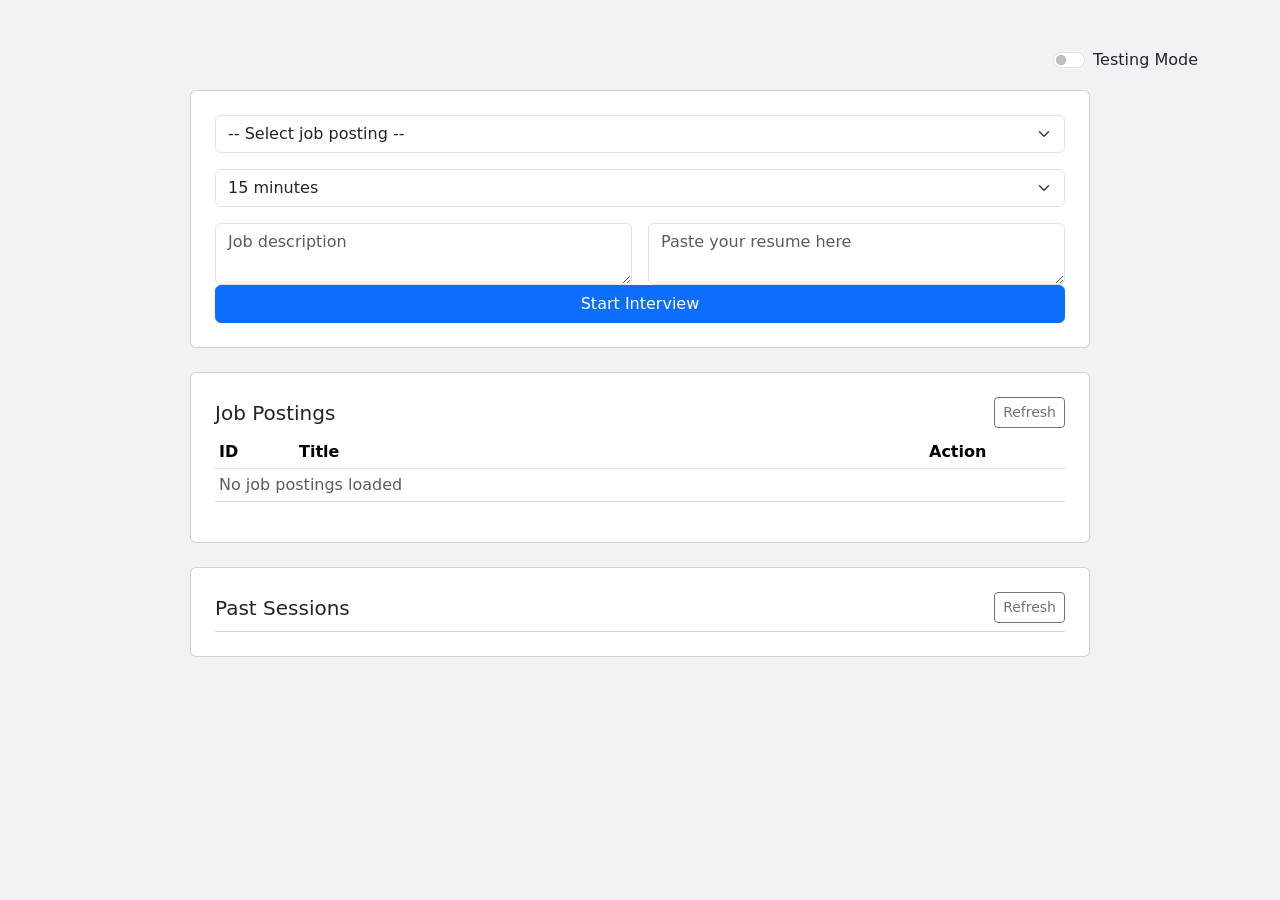
==== test_frontend/index.html @ 6b5a4ae3 "fetch fake resume" ====
<!DOCTYPE html>
<html lang="en">
<head>
    <meta charset="UTF-8">
    <title>Start Interview</title>
    <link href="https://cdn.jsdelivr.net/npm/bootstrap@5.3.3/dist/css/bootstrap.min.css" rel="stylesheet">
    <link rel="stylesheet" href="style.css">
</head>
<body>
    <div class="container py-5">
        <div class="d-flex justify-content-end mb-3">
            <div class="form-check form-switch">
                <input class="form-check-input" type="checkbox" id="test-mode-toggle">
                <label class="form-check-label" for="test-mode-toggle">Testing Mode</label>
            </div>
        </div>
        <div class="card p-4 mx-auto" style="max-width: 900px;">
            <select id="prefill-select" class="form-select mb-3">
                <option value="">-- Select job posting --</option>
            </select>

            <select id="limit-select" class="form-select mb-3">
                <option value="900" data-words="1500">15 minutes</option>
                <option value="1200" data-words="2000">20 minutes</option>
                <option value="1500" data-words="2500">25 minutes</option>
                <option value="1800" data-words="3000">30 minutes</option>
            </select>

            <div class="row g-3">
                <div class="col-md-6">
                    <textarea id="job-description" class="form-control" placeholder="Job description"></textarea>
                </div>
                <div class="col-md-6">
                    <textarea id="resume" class="form-control" placeholder="Paste your resume here"></textarea>
                </div>
            </div>
            <button id="start-button" class="btn btn-primary w-100">Start Interview</button>
        </div>

        <div class="card p-4 mx-auto mt-4" style="max-width: 900px;">
            <div class="d-flex justify-content-between align-items-center mb-2">
                <h5 class="mb-0">Job Postings</h5>
                <button id="refresh-postings" class="btn btn-sm btn-outline-secondary">Refresh</button>
            </div>
            <div class="table-responsive">
                <table class="table table-sm align-middle" id="job-postings-table">
                    <thead>
                        <tr>
                            <th style="width: 80px;">ID</th>
                            <th>Title</th>
                            <th style="width: 140px;">Action</th>
                        </tr>
                    </thead>
                    <tbody id="job-postings-tbody">
                        <tr><td colspan="3" class="text-muted">No job postings loaded</td></tr>
                    </tbody>
                </table>
            </div>
        </div>

        <div class="card p-4 mx-auto mt-4" style="max-width: 900px;">
            <div class="d-flex justify-content-between align-items-center mb-2">
                <h5 class="mb-0">Past Sessions</h5>
                <button id="refresh-sessions" class="btn btn-sm btn-outline-secondary">Refresh</button>
            </div>
            <div id="sessions-container" class="list-group small"></div>
        </div>
    </div>
    <script>

    const AI_SERVICE_URL = 'http://localhost:8003';
    // Share with chat page
    try { sessionStorage.setItem('AI_SERVICE_URL', AI_SERVICE_URL); } catch (e) {}
    const select = document.getElementById('prefill-select');
    const postingsTbody = document.getElementById('job-postings-tbody');
    const sessionsContainer = document.getElementById('sessions-container');
    const refreshBtn = document.getElementById('refresh-sessions');
    const refreshPostingsBtn = document.getElementById('refresh-postings');
    const testToggle = document.getElementById('test-mode-toggle');
    let testingMode = false;

    testToggle.addEventListener('change', () => {
        testingMode = testToggle.checked;
    });

    function renderJobPostings(items) {
        if (!Array.isArray(items) || items.length === 0) {
            postingsTbody.innerHTML = '<tr><td colspan="3" class="text-muted">No job postings found</td></tr>';
            return;
        }
        postingsTbody.innerHTML = '';
        for (const item of items) {
            const tr = document.createElement('tr');
            tr.innerHTML = `
                <td><code>${item.id}</code></td>
                <td>${item.job_title}</td>
                <td>
                    <button class="btn btn-sm btn-outline-primary" data-id="${item.id}">Select</button>
                </td>
            `;
            postingsTbody.appendChild(tr);
        }
        // Delegate click to tbody for performance
        postingsTbody.onclick = async (ev) => {
            const btn = ev.target.closest('button[data-id]');
            if (!btn) return;
            const id = btn.getAttribute('data-id');
            select.value = id;
            // Trigger the same behavior as manual select change
            const event = new Event('change');
            select.dispatchEvent(event);
        };
    }

    async function loadJobPostings() {
        try {
            const resp = await fetch(`${AI_SERVICE_URL}/job-postings`);
            const data = await resp.json();
            const items = data.items || [];
            // Populate dropdown
            for (const item of items) {
                const opt = document.createElement('option');
                opt.value = item.id;
                opt.textContent = item.job_title;
                select.appendChild(opt);
            }
            // Populate table
            renderJobPostings(items);
        } catch (e) {
            console.error('Failed to load job postings', e);
        }
    }

    select.addEventListener('change', async () => {
        const id = select.value;
        document.getElementById('job-description').value = '';
        document.getElementById('resume').value = '';
        if (!id) {
            return;
        }
        try {
            const resp = await fetch(`${AI_SERVICE_URL}/job-postings/${id}`);
            const item = await resp.json();
            document.getElementById('job-description').value = item.description || '';
            if (testingMode) {
                const gen = await fetch(`${AI_SERVICE_URL}/app-test/generate-candidate/${id}`, { method: 'POST' });
                const cand = await gen.json();
                if (cand.candidate_id) sessionStorage.setItem('candidate_id', cand.candidate_id);
                document.getElementById('resume').value = cand.resume || '';
            }
        } catch (e) {
            console.error('Failed to load job', e);
        }
    });


    document.getElementById('start-button').addEventListener('click', () => {
        const jd = document.getElementById('job-description').value;
        const resume = document.getElementById('resume').value;
        const limitSelect = document.getElementById('limit-select');
        const timeLimit = parseInt(limitSelect.value, 10);
        const wordLimit = parseInt(limitSelect.options[limitSelect.selectedIndex].dataset.words || '0', 10);
        sessionStorage.setItem('job_description', jd);
        sessionStorage.setItem('candidate_resume', resume);
        const cid = sessionStorage.getItem('candidate_id') || '';
        sessionStorage.setItem('candidate_id', cid);
        sessionStorage.setItem('time_limit', timeLimit);
        sessionStorage.setItem('word_limit', wordLimit);
        window.location.href = 'chat.html';
    });
    
    async function loadSessions() {
        try {
            const resp = await fetch(`${AI_SERVICE_URL}/api/v1/sessions`);
            const data = await resp.json();
            sessionsContainer.innerHTML = '';
            (data.items || []).forEach(sess => {
                const item = document.createElement('div');
                item.className = 'list-group-item d-flex justify-content-between align-items-center';
                const start = sess.start_time ? new Date(sess.start_time).toLocaleString() : '';
                item.innerHTML = `
                    <div><code>${sess.session_id}</code><br/><small>${start}</small></div>
                    <a href="${AI_SERVICE_URL}/api/v1/sessions/${sess.session_id}/report" target="_blank" class="btn btn-sm btn-outline-primary">Report</a>
                `;
                sessionsContainer.appendChild(item);
            });
        } catch (e) {
            console.error('Failed to load sessions', e);
        }
    }

    refreshBtn.addEventListener('click', loadSessions);
    refreshPostingsBtn.addEventListener('click', async () => {
        // Reset dropdown options to keep placeholder + rebuild
        select.innerHTML = '<option value="">-- Select job posting --</option>';
        await loadJobPostings();
    });

    // bootstrap: load job postings and sessions on page load
    loadJobPostings();
    loadSessions();
    </script>
    <script src="https://cdn.jsdelivr.net/npm/bootstrap@5.3.3/dist/js/bootstrap.bundle.min.js"></script>
</body>
</html>
---- test_frontend/style.css ----
body { background-color: #f0f2f5; }

#chat-log { height: 400px; overflow-y: auto; }

.message {
  padding: 0.5rem 1rem;
  margin-bottom: 0.5rem;
  border-radius: 1rem;
  max-width: 75%;
}

.interviewer {
  background-color: #e9ecef;
  text-align: left;
}

.candidate {
  background-color: #0d6efd;
  color: white;
  text-align: right;
  margin-left: auto;
}
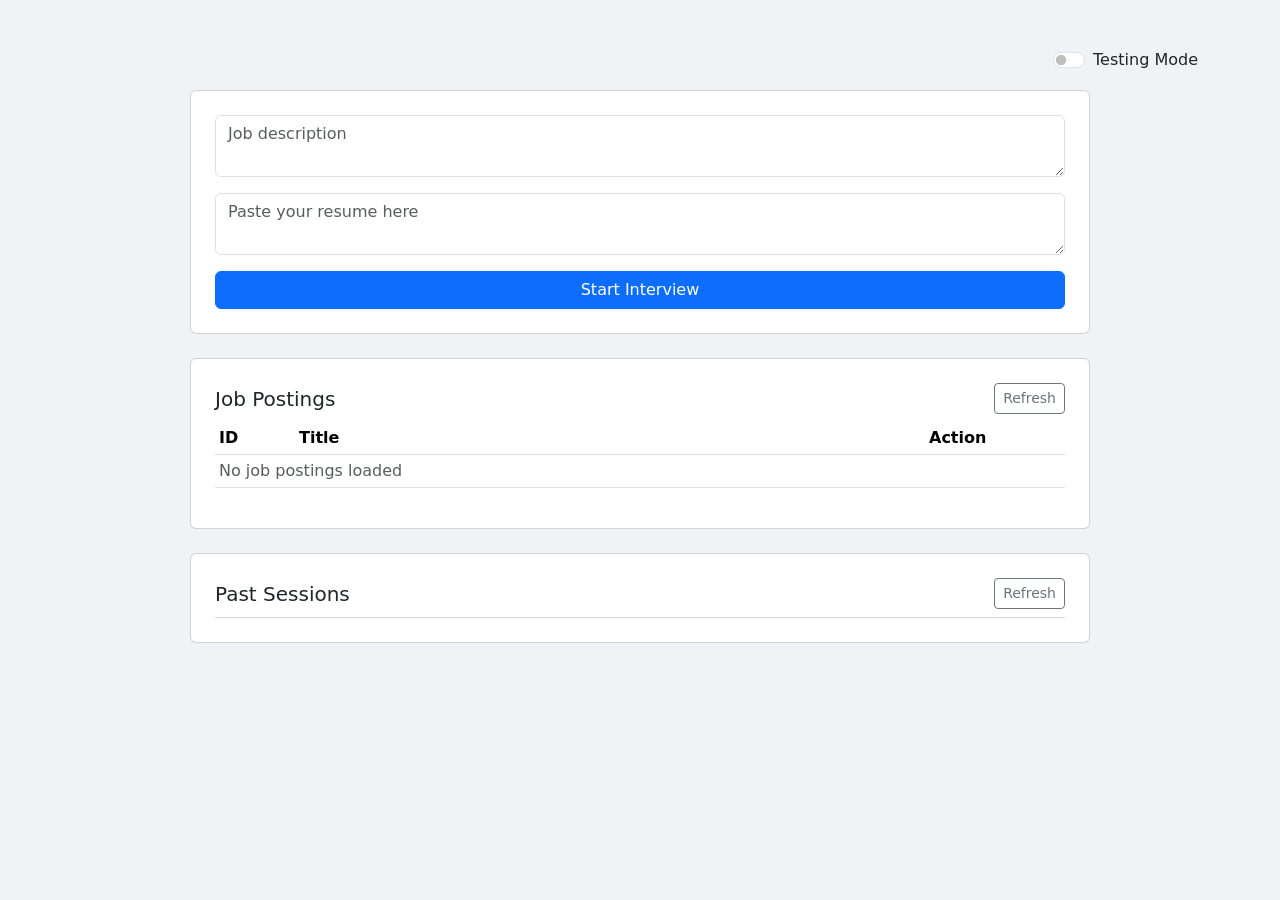
==== commit 565c50ef: "modified ui" ====
--- a/test_frontend/index.html
+++ b/test_frontend/index.html
@@ -15,24 +15,11 @@
             </div>
         </div>
         <div class="card p-4 mx-auto" style="max-width: 900px;">
-            <select id="prefill-select" class="form-select mb-3">
-                <option value="">-- Select job posting --</option>
-            </select>
-
-            <select id="limit-select" class="form-select mb-3">
-                <option value="900" data-words="1500">15 minutes</option>
-                <option value="1200" data-words="2000">20 minutes</option>
-                <option value="1500" data-words="2500">25 minutes</option>
-                <option value="1800" data-words="3000">30 minutes</option>
-            </select>
-
-            <div class="row g-3">
-                <div class="col-md-6">
-                    <textarea id="job-description" class="form-control" placeholder="Job description"></textarea>
-                </div>
-                <div class="col-md-6">
-                    <textarea id="resume" class="form-control" placeholder="Paste your resume here"></textarea>
-                </div>
+            <div class="mb-3">
+                <textarea id="job-description" class="form-control" placeholder="Job description"></textarea>
+            </div>
+            <div class="mb-3">
+                <textarea id="resume" class="form-control" placeholder="Paste your resume here"></textarea>
             </div>
             <button id="start-button" class="btn btn-primary w-100">Start Interview</button>
         </div>
@@ -71,7 +58,6 @@
     const AI_SERVICE_URL = 'http://localhost:8003';
     // Share with chat page
     try { sessionStorage.setItem('AI_SERVICE_URL', AI_SERVICE_URL); } catch (e) {}
-    const select = document.getElementById('prefill-select');
     const postingsTbody = document.getElementById('job-postings-tbody');
     const sessionsContainer = document.getElementById('sessions-container');
     const refreshBtn = document.getElementById('refresh-sessions');
@@ -82,6 +68,35 @@
     testToggle.addEventListener('change', () => {
         testingMode = testToggle.checked;
     });
+
+    async function applyJobSelection(id) {
+        document.getElementById('job-description').value = '';
+        document.getElementById('resume').value = '';
+        if (!id) return;
+        try {
+            const resp = await fetch(`${AI_SERVICE_URL}/job-postings/${id}`);
+            const item = await resp.json();
+            const parts = [];
+            if (item.description) parts.push(String(item.description).trim());
+            if (Array.isArray(item.responsibilities) && item.responsibilities.length) {
+                const bullets = item.responsibilities.map(r => `- ${r}`).join('\n');
+                parts.push(`Responsibilities:\n${bullets}`);
+            }
+            if (Array.isArray(item.required_qualifications) && item.required_qualifications.length) {
+                const bullets = item.required_qualifications.map(q => `- ${q}`).join('\n');
+                parts.push(`Required Qualifications:\n${bullets}`);
+            }
+            document.getElementById('job-description').value = parts.join('\n\n');
+            if (testingMode) {
+                const gen = await fetch(`${AI_SERVICE_URL}/app-test/generate-candidate/${id}`, { method: 'POST' });
+                const cand = await gen.json();
+                if (cand.candidate_id) sessionStorage.setItem('candidate_id', cand.candidate_id);
+                document.getElementById('resume').value = cand.resume || '';
+            }
+        } catch (e) {
+            console.error('Failed to load job', e);
+        }
+    }
 
     function renderJobPostings(items) {
         if (!Array.isArray(items) || items.length === 0) {
@@ -105,10 +120,7 @@
             const btn = ev.target.closest('button[data-id]');
             if (!btn) return;
             const id = btn.getAttribute('data-id');
-            select.value = id;
-            // Trigger the same behavior as manual select change
-            const event = new Event('change');
-            select.dispatchEvent(event);
+            await applyJobSelection(id);
         };
     }
 
@@ -117,13 +129,6 @@
             const resp = await fetch(`${AI_SERVICE_URL}/job-postings`);
             const data = await resp.json();
             const items = data.items || [];
-            // Populate dropdown
-            for (const item of items) {
-                const opt = document.createElement('option');
-                opt.value = item.id;
-                opt.textContent = item.job_title;
-                select.appendChild(opt);
-            }
             // Populate table
             renderJobPostings(items);
         } catch (e) {
@@ -131,35 +136,13 @@
         }
     }
 
-    select.addEventListener('change', async () => {
-        const id = select.value;
-        document.getElementById('job-description').value = '';
-        document.getElementById('resume').value = '';
-        if (!id) {
-            return;
-        }
-        try {
-            const resp = await fetch(`${AI_SERVICE_URL}/job-postings/${id}`);
-            const item = await resp.json();
-            document.getElementById('job-description').value = item.description || '';
-            if (testingMode) {
-                const gen = await fetch(`${AI_SERVICE_URL}/app-test/generate-candidate/${id}`, { method: 'POST' });
-                const cand = await gen.json();
-                if (cand.candidate_id) sessionStorage.setItem('candidate_id', cand.candidate_id);
-                document.getElementById('resume').value = cand.resume || '';
-            }
-        } catch (e) {
-            console.error('Failed to load job', e);
-        }
-    });
-
 
     document.getElementById('start-button').addEventListener('click', () => {
         const jd = document.getElementById('job-description').value;
         const resume = document.getElementById('resume').value;
-        const limitSelect = document.getElementById('limit-select');
-        const timeLimit = parseInt(limitSelect.value, 10);
-        const wordLimit = parseInt(limitSelect.options[limitSelect.selectedIndex].dataset.words || '0', 10);
+        // Defaults after removing time/word dropdowns
+        const timeLimit = 900; // 15 minutes
+        const wordLimit = 1500; // ~1500 words
         sessionStorage.setItem('job_description', jd);
         sessionStorage.setItem('candidate_resume', resume);
         const cid = sessionStorage.getItem('candidate_id') || '';
@@ -191,8 +174,6 @@
 
     refreshBtn.addEventListener('click', loadSessions);
     refreshPostingsBtn.addEventListener('click', async () => {
-        // Reset dropdown options to keep placeholder + rebuild
-        select.innerHTML = '<option value="">-- Select job posting --</option>';
         await loadJobPostings();
     });
 
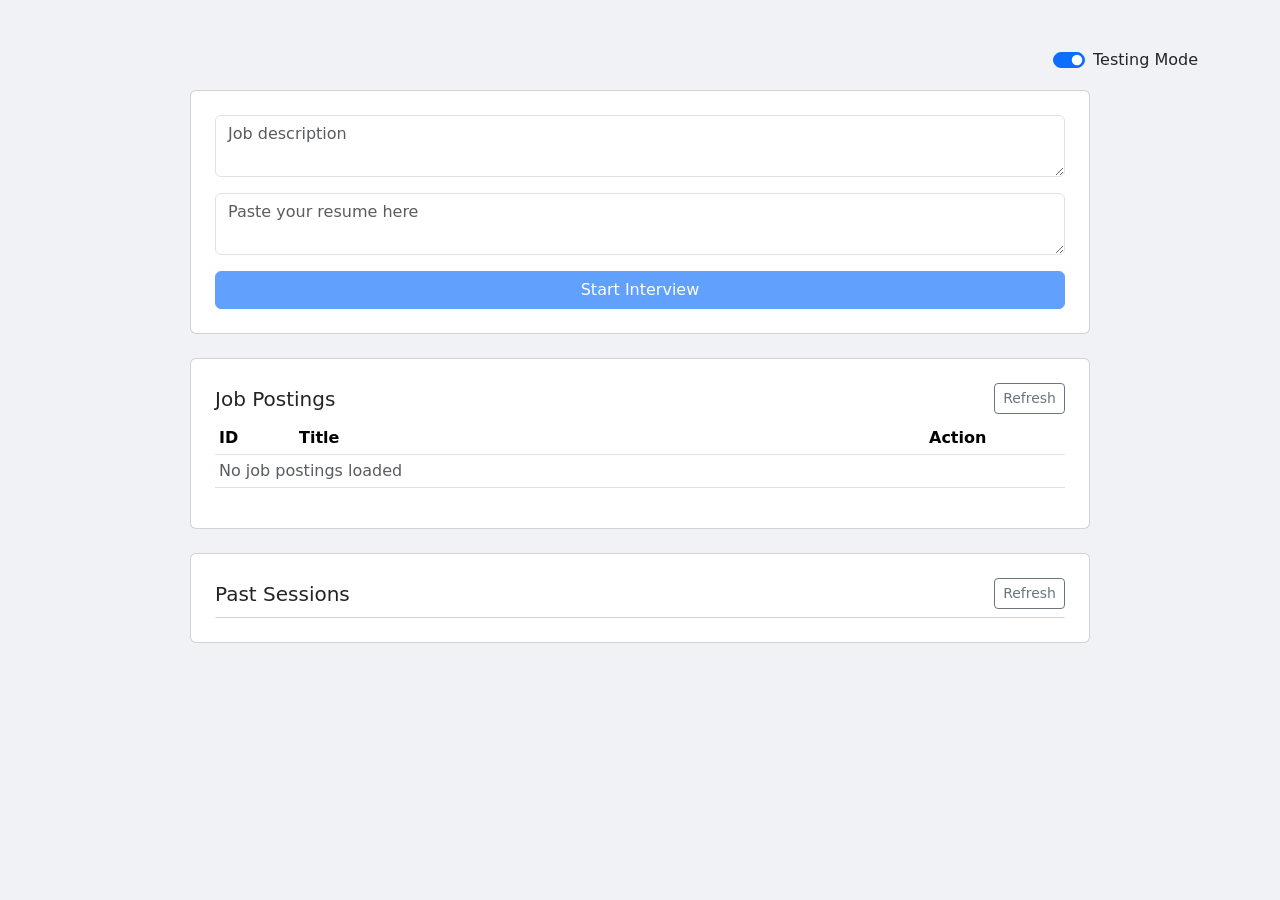
==== commit b5b0b172: "ui changes" ====
--- a/test_frontend/index.html
+++ b/test_frontend/index.html
@@ -21,7 +21,7 @@
             <div class="mb-3">
                 <textarea id="resume" class="form-control" placeholder="Paste your resume here"></textarea>
             </div>
-            <button id="start-button" class="btn btn-primary w-100">Start Interview</button>
+            <button id="start-button" class="btn btn-primary w-100" disabled>Start Interview</button>
         </div>
 
         <div class="card p-4 mx-auto mt-4" style="max-width: 900px;">
@@ -69,9 +69,20 @@
         testingMode = testToggle.checked;
     });
 
+    const jobDescEl = document.getElementById('job-description');
+    const resumeEl = document.getElementById('resume');
+    const startBtn = document.getElementById('start-button');
+
+    function updateStartButtonState() {
+        const hasJD = !!(jobDescEl.value && jobDescEl.value.trim());
+        const hasResume = !!(resumeEl.value && resumeEl.value.trim());
+        startBtn.disabled = !(hasJD && hasResume);
+    }
+
     async function applyJobSelection(id) {
-        document.getElementById('job-description').value = '';
-        document.getElementById('resume').value = '';
+        jobDescEl.value = '';
+        resumeEl.value = '';
+        updateStartButtonState();
         if (!id) return;
         try {
             const resp = await fetch(`${AI_SERVICE_URL}/job-postings/${id}`);
@@ -86,13 +97,14 @@
                 const bullets = item.required_qualifications.map(q => `- ${q}`).join('\n');
                 parts.push(`Required Qualifications:\n${bullets}`);
             }
-            document.getElementById('job-description').value = parts.join('\n\n');
+            jobDescEl.value = parts.join('\n\n');
             if (testingMode) {
                 const gen = await fetch(`${AI_SERVICE_URL}/app-test/generate-candidate/${id}`, { method: 'POST' });
                 const cand = await gen.json();
                 if (cand.candidate_id) sessionStorage.setItem('candidate_id', cand.candidate_id);
-                document.getElementById('resume').value = cand.resume || '';
+                resumeEl.value = cand.resume || '';
             }
+            updateStartButtonState();
         } catch (e) {
             console.error('Failed to load job', e);
         }
@@ -137,9 +149,13 @@
     }
 
 
+    // Keep button state in sync with user typing
+    jobDescEl.addEventListener('input', updateStartButtonState);
+    resumeEl.addEventListener('input', updateStartButtonState);
+
     document.getElementById('start-button').addEventListener('click', () => {
-        const jd = document.getElementById('job-description').value;
-        const resume = document.getElementById('resume').value;
+        const jd = jobDescEl.value;
+        const resume = resumeEl.value;
         // Defaults after removing time/word dropdowns
         const timeLimit = 900; // 15 minutes
         const wordLimit = 1500; // ~1500 words
@@ -177,7 +193,13 @@
         await loadJobPostings();
     });
 
-    // bootstrap: load job postings and sessions on page load
+    // bootstrap: clear inputs, enable Testing Mode, then load data
+    jobDescEl.value = '';
+    resumeEl.value = '';
+    updateStartButtonState();
+    // Turn on testing mode by default
+    try { testToggle.checked = true; } catch (_) {}
+    testingMode = true;
     loadJobPostings();
     loadSessions();
     </script>
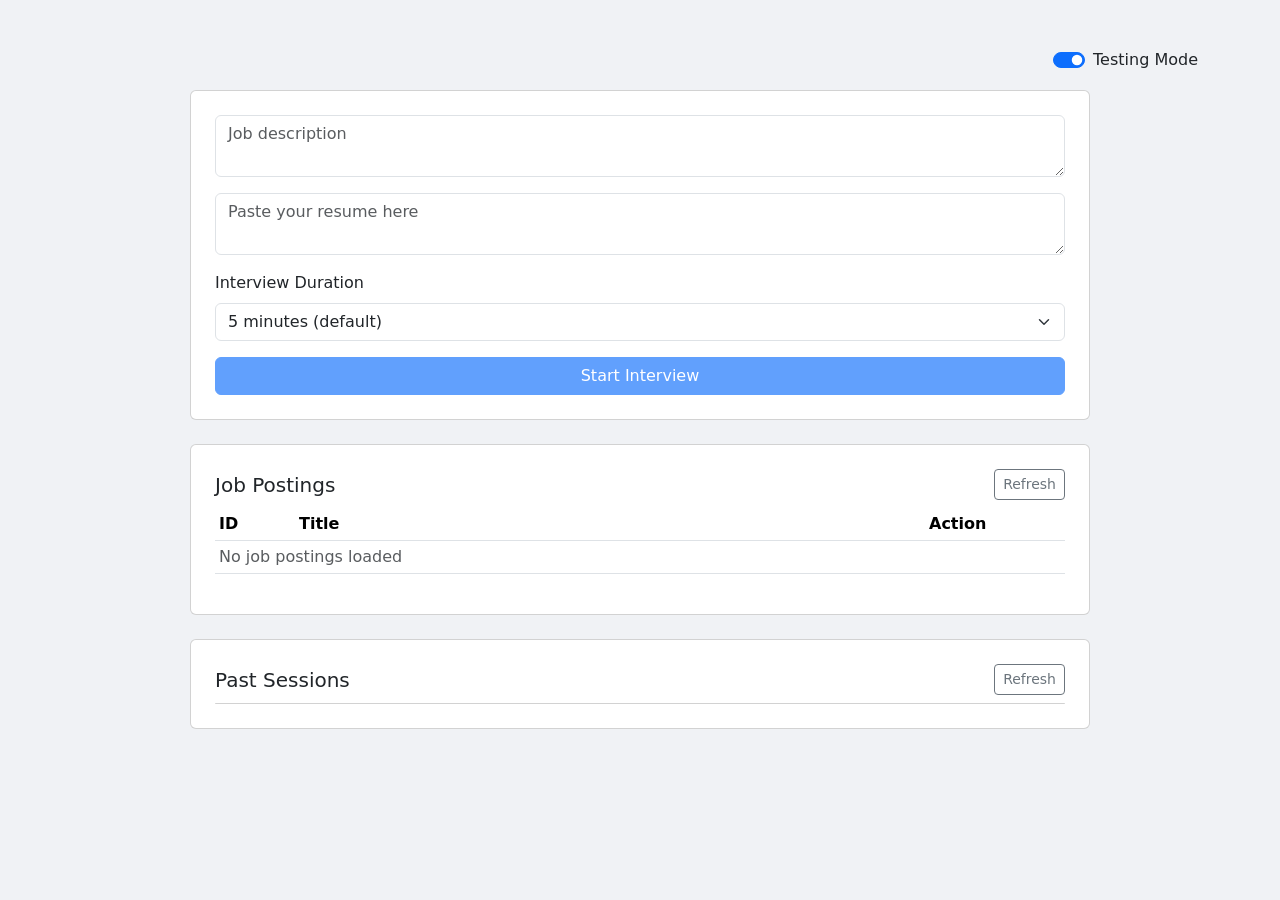
==== commit efb0812d: "added 5 min interview option" ====
--- a/test_frontend/index.html
+++ b/test_frontend/index.html
@@ -20,6 +20,14 @@
             </div>
             <div class="mb-3">
                 <textarea id="resume" class="form-control" placeholder="Paste your resume here"></textarea>
+            </div>
+            <div class="mb-3">
+                <label for="time-limit" class="form-label">Interview Duration</label>
+                <select id="time-limit" class="form-select">
+                    <option value="300" selected>5 minutes (default)</option>
+                    <option value="600">10 minutes</option>
+                    <option value="900">15 minutes</option>
+                </select>
             </div>
             <button id="start-button" class="btn btn-primary w-100" disabled>Start Interview</button>
         </div>
@@ -98,10 +106,12 @@
                 parts.push(`Required Qualifications:\n${bullets}`);
             }
             jobDescEl.value = parts.join('\n\n');
+            sessionStorage.setItem('job_id', id);
             if (testingMode) {
                 const gen = await fetch(`${AI_SERVICE_URL}/app-test/generate-candidate/${id}`, { method: 'POST' });
                 const cand = await gen.json();
                 if (cand.candidate_id) sessionStorage.setItem('candidate_id', cand.candidate_id);
+                if (cand.profile) sessionStorage.setItem('candidate_profile', JSON.stringify(cand.profile));
                 resumeEl.value = cand.resume || '';
             }
             updateStartButtonState();
@@ -156,13 +166,18 @@
     document.getElementById('start-button').addEventListener('click', () => {
         const jd = jobDescEl.value;
         const resume = resumeEl.value;
-        // Defaults after removing time/word dropdowns
-        const timeLimit = 900; // 15 minutes
+        // Read selected interview duration (seconds); default to 5 minutes
+        const sel = document.getElementById('time-limit');
+        const timeLimit = sel ? (parseInt(sel.value, 10) || 300) : 300;
         const wordLimit = 1500; // ~1500 words
         sessionStorage.setItem('job_description', jd);
         sessionStorage.setItem('candidate_resume', resume);
         const cid = sessionStorage.getItem('candidate_id') || '';
         sessionStorage.setItem('candidate_id', cid);
+        const cprof = sessionStorage.getItem('candidate_profile') || '';
+        sessionStorage.setItem('candidate_profile', cprof);
+        const jobId = sessionStorage.getItem('job_id') || '';
+        sessionStorage.setItem('job_id', jobId);
         sessionStorage.setItem('time_limit', timeLimit);
         sessionStorage.setItem('word_limit', wordLimit);
         window.location.href = 'chat.html';
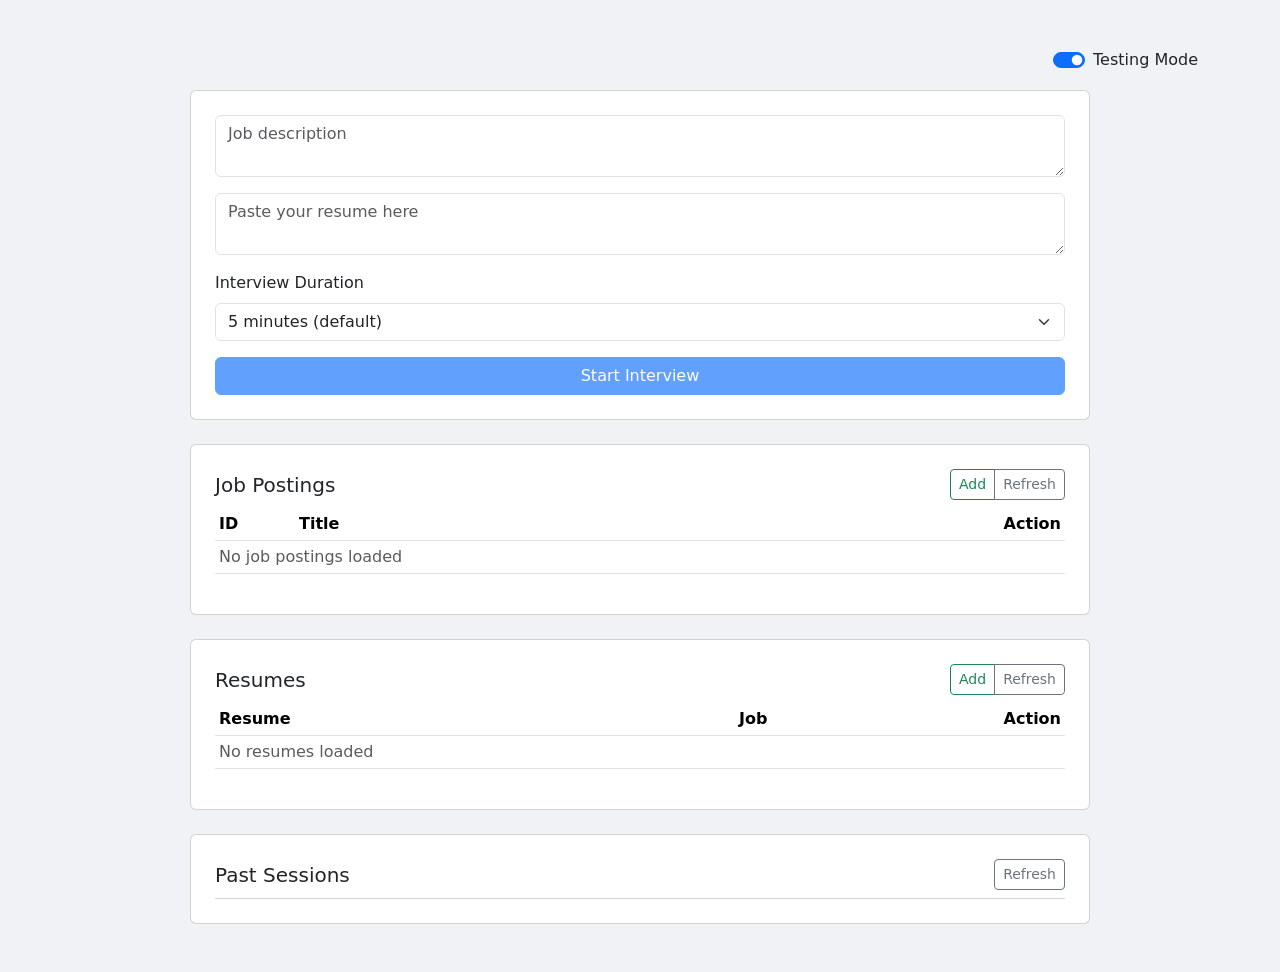
==== commit 72650753: "modified ui" ====
--- a/test_frontend/index.html
+++ b/test_frontend/index.html
@@ -35,7 +35,10 @@
         <div class="card p-4 mx-auto mt-4" style="max-width: 900px;">
             <div class="d-flex justify-content-between align-items-center mb-2">
                 <h5 class="mb-0">Job Postings</h5>
-                <button id="refresh-postings" class="btn btn-sm btn-outline-secondary">Refresh</button>
+                <div class="btn-group btn-group-sm" role="group">
+                    <button id="add-posting" type="button" class="btn btn-outline-success">Add</button>
+                    <button id="refresh-postings" type="button" class="btn btn-outline-secondary">Refresh</button>
+                </div>
             </div>
             <div class="table-responsive">
                 <table class="table table-sm align-middle" id="job-postings-table">
@@ -43,7 +46,7 @@
                         <tr>
                             <th style="width: 80px;">ID</th>
                             <th>Title</th>
-                            <th style="width: 140px;">Action</th>
+                            <th style="width: 170px;" class="text-end">Action</th>
                         </tr>
                     </thead>
                     <tbody id="job-postings-tbody">
@@ -55,31 +58,186 @@
 
         <div class="card p-4 mx-auto mt-4" style="max-width: 900px;">
             <div class="d-flex justify-content-between align-items-center mb-2">
+                <h5 class="mb-0">Resumes</h5>
+                <div class="btn-group btn-group-sm" role="group">
+                    <button id="add-resume" type="button" class="btn btn-outline-success">Add</button>
+                    <button id="refresh-resumes" type="button" class="btn btn-outline-secondary">Refresh</button>
+                </div>
+            </div>
+            <div class="table-responsive">
+                <table class="table table-sm align-middle" id="saved-resumes-table">
+                    <thead>
+                        <tr>
+                            <th>Resume</th>
+                            <th style="width: 160px;">Job</th>
+                            <th style="width: 170px;" class="text-end">Action</th>
+                        </tr>
+                    </thead>
+                    <tbody id="saved-resumes-tbody">
+                        <tr><td colspan="3" class="text-muted">No resumes loaded</td></tr>
+                    </tbody>
+                </table>
+            </div>
+        </div>
+
+        <div class="card p-4 mx-auto mt-4" style="max-width: 900px;">
+            <div class="d-flex justify-content-between align-items-center mb-2">
                 <h5 class="mb-0">Past Sessions</h5>
                 <button id="refresh-sessions" class="btn btn-sm btn-outline-secondary">Refresh</button>
             </div>
             <div id="sessions-container" class="list-group small"></div>
         </div>
     </div>
+
+    <!-- Job posting modal -->
+    <div class="modal fade" id="job-posting-modal" tabindex="-1" aria-hidden="true">
+        <div class="modal-dialog modal-lg modal-dialog-scrollable">
+            <div class="modal-content">
+                <div class="modal-header">
+                    <h5 class="modal-title">Add Job Posting</h5>
+                    <button type="button" class="btn-close" data-bs-dismiss="modal" aria-label="Close"></button>
+                </div>
+                <form id="job-posting-form">
+                    <div class="modal-body">
+                        <div class="mb-3">
+                            <label class="form-label" for="job-title-input">Job title</label>
+                            <input type="text" class="form-control" id="job-title-input" name="job_title" required>
+                        </div>
+                        <div class="row g-2">
+                            <div class="col-md-6">
+                                <label class="form-label" for="job-company-input">Company</label>
+                                <input type="text" class="form-control" id="job-company-input" name="company" placeholder="Optional">
+                            </div>
+                            <div class="col-md-6">
+                                <label class="form-label" for="job-location-input">Location</label>
+                                <input type="text" class="form-control" id="job-location-input" name="location" placeholder="Optional">
+                            </div>
+                        </div>
+                        <div class="row g-2 mt-2">
+                            <div class="col-md-6">
+                                <label class="form-label" for="job-experience-input">Experience level</label>
+                                <input type="text" class="form-control" id="job-experience-input" name="experience_level" placeholder="Optional">
+                            </div>
+                            <div class="col-md-6">
+                                <label class="form-label" for="job-category-input">Category</label>
+                                <input type="text" class="form-control" id="job-category-input" name="category" placeholder="Optional">
+                            </div>
+                        </div>
+                        <div class="mb-3 mt-3">
+                            <label class="form-label" for="job-description-input">Description</label>
+                            <textarea class="form-control" id="job-description-input" name="description" rows="3" required></textarea>
+                            <div class="form-text">Paste the job description or summary.</div>
+                        </div>
+                        <div class="mb-3">
+                            <label class="form-label" for="job-responsibilities-input">Responsibilities (one per line)</label>
+                            <textarea class="form-control" id="job-responsibilities-input" name="responsibilities" rows="2"></textarea>
+                        </div>
+                        <div class="mb-3">
+                            <label class="form-label" for="job-qualifications-input">Required qualifications (one per line)</label>
+                            <textarea class="form-control" id="job-qualifications-input" name="required_qualifications" rows="2"></textarea>
+                        </div>
+                    </div>
+                    <div class="modal-footer">
+                        <button type="button" class="btn btn-outline-secondary" data-bs-dismiss="modal">Cancel</button>
+                        <button type="submit" class="btn btn-primary">Save job</button>
+                    </div>
+                </form>
+            </div>
+        </div>
+    </div>
+
+    <!-- Resume modal -->
+    <div class="modal fade" id="resume-modal" tabindex="-1" aria-hidden="true">
+        <div class="modal-dialog modal-lg modal-dialog-scrollable">
+            <div class="modal-content">
+                <div class="modal-header">
+                    <h5 class="modal-title">Save Resume</h5>
+                    <button type="button" class="btn-close" data-bs-dismiss="modal" aria-label="Close"></button>
+                </div>
+                <form id="resume-form">
+                    <div class="modal-body">
+                        <div class="mb-3">
+                            <label class="form-label" for="resume-display-name">Resume label</label>
+                            <input type="text" class="form-control" id="resume-display-name" name="display_name" required>
+                        </div>
+                        <div class="mb-3">
+                            <label class="form-label" for="resume-job-id">Linked job posting</label>
+                            <select class="form-select" id="resume-job-id" name="job_id" required></select>
+                            <div class="form-text">Resumes are stored against a job posting for analytics.</div>
+                        </div>
+                        <div class="mb-3">
+                            <label class="form-label" for="resume-text-input">Resume text</label>
+                            <textarea class="form-control" id="resume-text-input" name="resume" rows="6" required></textarea>
+                        </div>
+                    </div>
+                    <div class="modal-footer">
+                        <button type="button" class="btn btn-outline-secondary" data-bs-dismiss="modal">Cancel</button>
+                        <button type="submit" class="btn btn-primary">Save resume</button>
+                    </div>
+                </form>
+            </div>
+        </div>
+    </div>
+
     <script>
 
     const AI_SERVICE_URL = 'http://localhost:8003';
     // Share with chat page
     try { sessionStorage.setItem('AI_SERVICE_URL', AI_SERVICE_URL); } catch (e) {}
     const postingsTbody = document.getElementById('job-postings-tbody');
+    const resumesTbody = document.getElementById('saved-resumes-tbody');
     const sessionsContainer = document.getElementById('sessions-container');
-    const refreshBtn = document.getElementById('refresh-sessions');
+    const refreshSessionsBtn = document.getElementById('refresh-sessions');
     const refreshPostingsBtn = document.getElementById('refresh-postings');
+    const refreshResumesBtn = document.getElementById('refresh-resumes');
+    const addPostingBtn = document.getElementById('add-posting');
+    const addResumeBtn = document.getElementById('add-resume');
     const testToggle = document.getElementById('test-mode-toggle');
+    const jobModalEl = document.getElementById('job-posting-modal');
+    const resumeModalEl = document.getElementById('resume-modal');
+    const jobForm = document.getElementById('job-posting-form');
+    const resumeForm = document.getElementById('resume-form');
+    const resumeJobSelect = document.getElementById('resume-job-id');
+
     let testingMode = false;
-
-    testToggle.addEventListener('change', () => {
-        testingMode = testToggle.checked;
-    });
+    let selectedJobId = null;
+    let jobPostingsCache = [];
 
     const jobDescEl = document.getElementById('job-description');
     const resumeEl = document.getElementById('resume');
     const startBtn = document.getElementById('start-button');
+
+    if (testToggle) {
+        testToggle.addEventListener('change', () => {
+            testingMode = testToggle.checked;
+        });
+    }
+
+    function escapeHtml(value) {
+        const safeValue = value == null ? '' : value;
+        return String(safeValue)
+            .replace(/&/g, '&amp;')
+            .replace(/</g, '&lt;')
+            .replace(/>/g, '&gt;')
+            .replace(/"/g, '&quot;')
+            .replace(/'/g, '&#39;');
+    }
+
+    function splitLines(value) {
+        if (!value) return [];
+        return String(value)
+            .split(/\r?\n/)
+            .map(part => part.trim())
+            .filter(Boolean);
+    }
+
+    function getModal(el) {
+        if (!el || !window.bootstrap) {
+            console.warn('Bootstrap modal requested but not available yet');
+            return null;
+        }
+        return window.bootstrap.Modal.getOrCreateInstance(el);
+    }
 
     function updateStartButtonState() {
         const hasJD = !!(jobDescEl.value && jobDescEl.value.trim());
@@ -91,9 +249,22 @@
         jobDescEl.value = '';
         resumeEl.value = '';
         updateStartButtonState();
-        if (!id) return;
+
+        const numericId = Number(id);
+        if (!Number.isFinite(numericId)) {
+            selectedJobId = null;
+            sessionStorage.removeItem('job_id');
+            renderJobPostings(jobPostingsCache);
+            return;
+        }
+
+        selectedJobId = numericId;
+        sessionStorage.setItem('job_id', String(numericId));
+        renderJobPostings(jobPostingsCache);
+
         try {
-            const resp = await fetch(`${AI_SERVICE_URL}/job-postings/${id}`);
+            const resp = await fetch(`${AI_SERVICE_URL}/job-postings/${numericId}`);
+            if (!resp.ok) throw new Error('Failed to fetch job');
             const item = await resp.json();
             const parts = [];
             if (item.description) parts.push(String(item.description).trim());
@@ -106,13 +277,14 @@
                 parts.push(`Required Qualifications:\n${bullets}`);
             }
             jobDescEl.value = parts.join('\n\n');
-            sessionStorage.setItem('job_id', id);
             if (testingMode) {
-                const gen = await fetch(`${AI_SERVICE_URL}/app-test/generate-candidate/${id}`, { method: 'POST' });
-                const cand = await gen.json();
-                if (cand.candidate_id) sessionStorage.setItem('candidate_id', cand.candidate_id);
-                if (cand.profile) sessionStorage.setItem('candidate_profile', JSON.stringify(cand.profile));
-                resumeEl.value = cand.resume || '';
+                const gen = await fetch(`${AI_SERVICE_URL}/app-test/generate-candidate/${numericId}`, { method: 'POST' });
+                if (gen.ok) {
+                    const cand = await gen.json();
+                    if (cand.candidate_id) sessionStorage.setItem('candidate_id', cand.candidate_id);
+                    if (cand.profile) sessionStorage.setItem('candidate_profile', JSON.stringify(cand.profile));
+                    resumeEl.value = cand.resume || '';
+                }
             }
             updateStartButtonState();
         } catch (e) {
@@ -121,68 +293,311 @@
     }
 
     function renderJobPostings(items) {
-        if (!Array.isArray(items) || items.length === 0) {
+        if (!Array.isArray(items) || !items.length) {
             postingsTbody.innerHTML = '<tr><td colspan="3" class="text-muted">No job postings found</td></tr>';
             return;
         }
         postingsTbody.innerHTML = '';
         for (const item of items) {
             const tr = document.createElement('tr');
+            if (selectedJobId && Number(item.id) === Number(selectedJobId)) {
+                tr.classList.add('table-primary');
+            }
             tr.innerHTML = `
                 <td><code>${item.id}</code></td>
-                <td>${item.job_title}</td>
-                <td>
-                    <button class="btn btn-sm btn-outline-primary" data-id="${item.id}">Select</button>
+                <td>${escapeHtml(item.job_title)}</td>
+                <td class="text-end">
+                    <div class="btn-group btn-group-sm" role="group">
+                        <button type="button" class="btn btn-outline-primary" data-action="select" data-id="${item.id}">Select</button>
+                        <button type="button" class="btn btn-outline-danger" data-action="delete" data-id="${item.id}">Delete</button>
+                    </div>
                 </td>
             `;
             postingsTbody.appendChild(tr);
         }
-        // Delegate click to tbody for performance
-        postingsTbody.onclick = async (ev) => {
-            const btn = ev.target.closest('button[data-id]');
-            if (!btn) return;
-            const id = btn.getAttribute('data-id');
-            await applyJobSelection(id);
-        };
     }
 
     async function loadJobPostings() {
         try {
             const resp = await fetch(`${AI_SERVICE_URL}/job-postings`);
+            if (!resp.ok) throw new Error('Failed to fetch');
             const data = await resp.json();
-            const items = data.items || [];
-            // Populate table
-            renderJobPostings(items);
+            jobPostingsCache = Array.isArray(data.items) ? data.items : [];
+            renderJobPostings(jobPostingsCache);
+            populateResumeJobOptions();
         } catch (e) {
             console.error('Failed to load job postings', e);
         }
     }
 
-
-    // Keep button state in sync with user typing
+    function renderResumes(items) {
+        if (!Array.isArray(items) || !items.length) {
+            resumesTbody.innerHTML = '<tr><td colspan="3" class="text-muted">No resumes found</td></tr>';
+            return;
+        }
+        resumesTbody.innerHTML = '';
+        for (const item of items) {
+            const tr = document.createElement('tr');
+            const jobCell = item.job_title
+                ? escapeHtml(item.job_title)
+                : (item.job_id ? `Job #${item.job_id}` : '');
+            tr.innerHTML = `
+                <td>
+                    <div class="fw-semibold">${escapeHtml(item.display_name)}</div>
+                    <div class="text-muted small">${escapeHtml(item.candidate_id)}</div>
+                </td>
+                <td>${jobCell}</td>
+                <td class="text-end">
+                    <div class="btn-group btn-group-sm" role="group">
+                        <button type="button" class="btn btn-outline-primary" data-action="use" data-id="${item.candidate_id}">Use</button>
+                        <button type="button" class="btn btn-outline-danger" data-action="delete" data-id="${item.candidate_id}">Delete</button>
+                    </div>
+                </td>
+            `;
+            resumesTbody.appendChild(tr);
+        }
+    }
+
+    async function loadResumes() {
+        try {
+            const resp = await fetch(`${AI_SERVICE_URL}/candidate-resumes`);
+            if (!resp.ok) throw new Error('Failed to fetch');
+            const data = await resp.json();
+            renderResumes(Array.isArray(data.items) ? data.items : []);
+        } catch (e) {
+            console.error('Failed to load resumes', e);
+        }
+    }
+
+    function populateResumeJobOptions() {
+        if (!resumeJobSelect) return;
+        resumeJobSelect.innerHTML = '';
+        if (!jobPostingsCache.length) {
+            const opt = document.createElement('option');
+            opt.value = '';
+            opt.textContent = 'No job postings available';
+            resumeJobSelect.appendChild(opt);
+            resumeJobSelect.disabled = true;
+            return;
+        }
+        resumeJobSelect.disabled = false;
+        const placeholder = document.createElement('option');
+        placeholder.value = '';
+        placeholder.textContent = 'Select job…';
+        resumeJobSelect.appendChild(placeholder);
+        const preferredValue = selectedJobId ? String(selectedJobId) : '';
+        for (const job of jobPostingsCache) {
+            const opt = document.createElement('option');
+            opt.value = job.id;
+            opt.textContent = job.job_title;
+            if (preferredValue && String(job.id) === preferredValue) {
+                opt.selected = true;
+            }
+            resumeJobSelect.appendChild(opt);
+        }
+        if (!resumeJobSelect.value && jobPostingsCache.length) {
+            resumeJobSelect.value = jobPostingsCache[0].id;
+        }
+    }
+
     jobDescEl.addEventListener('input', updateStartButtonState);
     resumeEl.addEventListener('input', updateStartButtonState);
 
-    document.getElementById('start-button').addEventListener('click', () => {
+    startBtn.addEventListener('click', () => {
         const jd = jobDescEl.value;
         const resume = resumeEl.value;
-        // Read selected interview duration (seconds); default to 5 minutes
         const sel = document.getElementById('time-limit');
         const timeLimit = sel ? (parseInt(sel.value, 10) || 300) : 300;
-        const wordLimit = 1500; // ~1500 words
+        const wordLimit = 1500;
         sessionStorage.setItem('job_description', jd);
         sessionStorage.setItem('candidate_resume', resume);
         const cid = sessionStorage.getItem('candidate_id') || '';
         sessionStorage.setItem('candidate_id', cid);
         const cprof = sessionStorage.getItem('candidate_profile') || '';
         sessionStorage.setItem('candidate_profile', cprof);
-        const jobId = sessionStorage.getItem('job_id') || '';
+        const jobId = selectedJobId ? String(selectedJobId) : (sessionStorage.getItem('job_id') || '');
         sessionStorage.setItem('job_id', jobId);
         sessionStorage.setItem('time_limit', timeLimit);
         sessionStorage.setItem('word_limit', wordLimit);
         window.location.href = 'chat.html';
     });
-    
+
+    postingsTbody.addEventListener('click', async (ev) => {
+        const btn = ev.target.closest('button[data-id][data-action]');
+        if (!btn) return;
+        const id = btn.getAttribute('data-id');
+        const action = btn.getAttribute('data-action');
+        if (action === 'select') {
+            await applyJobSelection(id);
+        } else if (action === 'delete') {
+            if (!confirm('Delete this job posting?')) return;
+            try {
+                const resp = await fetch(`${AI_SERVICE_URL}/job-postings/${id}`, { method: 'DELETE' });
+                if (!resp.ok) throw new Error('Failed to delete job');
+                if (selectedJobId && Number(selectedJobId) === Number(id)) {
+                    selectedJobId = null;
+                    sessionStorage.removeItem('job_id');
+                    jobDescEl.value = '';
+                    updateStartButtonState();
+                }
+                await loadJobPostings();
+            } catch (e) {
+                console.error('Failed to delete job', e);
+                alert('Could not delete job posting. See console for details.');
+            }
+        }
+    });
+
+    resumesTbody.addEventListener('click', async (ev) => {
+        const btn = ev.target.closest('button[data-id][data-action]');
+        if (!btn) return;
+        const id = btn.getAttribute('data-id');
+        const action = btn.getAttribute('data-action');
+        if (action === 'use') {
+            try {
+                const resp = await fetch(`${AI_SERVICE_URL}/candidate-resumes/${id}`);
+                if (!resp.ok) throw new Error('Failed to fetch resume');
+                const detail = await resp.json();
+                const activeId = selectedJobId != null ? selectedJobId : NaN;
+                if (detail.job_id && Number(detail.job_id) !== Number(activeId)) {
+                    await applyJobSelection(detail.job_id);
+                }
+                resumeEl.value = detail.resume || '';
+                sessionStorage.setItem('candidate_id', detail.candidate_id || '');
+                sessionStorage.setItem('candidate_resume', detail.resume || '');
+                if (detail.display_name) {
+                    sessionStorage.setItem('candidate_display_name', detail.display_name);
+                }
+                updateStartButtonState();
+            } catch (e) {
+                console.error('Failed to apply resume', e);
+                alert('Could not load resume. See console for details.');
+            }
+        } else if (action === 'delete') {
+            if (!confirm('Delete this saved resume?')) return;
+            try {
+                const resp = await fetch(`${AI_SERVICE_URL}/candidate-resumes/${id}`, { method: 'DELETE' });
+                if (!resp.ok) throw new Error('Failed to delete resume');
+                if ((sessionStorage.getItem('candidate_id') || '') === id) {
+                    sessionStorage.removeItem('candidate_id');
+                    sessionStorage.removeItem('candidate_resume');
+                }
+                await loadResumes();
+            } catch (e) {
+                console.error('Failed to delete resume', e);
+                alert('Could not delete resume. See console for details.');
+            }
+        }
+    });
+
+    if (addPostingBtn && jobModalEl) {
+        addPostingBtn.addEventListener('click', () => {
+            if (jobForm) jobForm.reset();
+            const modal = getModal(jobModalEl);
+            if (modal) modal.show();
+        });
+    }
+
+    if (jobForm) {
+        jobForm.addEventListener('submit', async (ev) => {
+            ev.preventDefault();
+            const formData = new FormData(jobForm);
+            const payload = {
+                job_title: (formData.get('job_title') || '').toString().trim(),
+                company: (formData.get('company') || '').toString().trim(),
+                location: (formData.get('location') || '').toString().trim(),
+                experience_level: (formData.get('experience_level') || '').toString().trim(),
+                category: (formData.get('category') || '').toString().trim(),
+                description: (formData.get('description') || '').toString().trim(),
+                responsibilities: splitLines(formData.get('responsibilities') || ''),
+                required_qualifications: splitLines(formData.get('required_qualifications') || ''),
+            };
+            if (!payload.job_title || !payload.description) {
+                alert('Job title and description are required.');
+                return;
+            }
+            try {
+                const resp = await fetch(`${AI_SERVICE_URL}/job-postings`, {
+                    method: 'POST',
+                    headers: { 'Content-Type': 'application/json' },
+                    body: JSON.stringify(payload),
+                });
+                if (!resp.ok) {
+                    const err = await resp.json().catch(() => ({}));
+                    throw new Error(err.detail || 'Failed to create job');
+                }
+                const created = await resp.json();
+                const modal = getModal(jobModalEl);
+                if (modal) modal.hide();
+                jobForm.reset();
+                await loadJobPostings();
+                if (created && created.id) {
+                    await applyJobSelection(created.id);
+                }
+            } catch (e) {
+                console.error('Failed to save job', e);
+                alert(`Could not save job: ${e.message || e}`);
+            }
+        });
+    }
+
+    if (addResumeBtn && resumeModalEl) {
+        addResumeBtn.addEventListener('click', () => {
+            if (resumeForm) resumeForm.reset();
+            populateResumeJobOptions();
+            const modal = getModal(resumeModalEl);
+            if (modal) modal.show();
+        });
+    }
+
+    if (resumeForm) {
+        resumeForm.addEventListener('submit', async (ev) => {
+            ev.preventDefault();
+            const formData = new FormData(resumeForm);
+            const displayName = (formData.get('display_name') || '').toString().trim();
+            const jobId = (formData.get('job_id') || '').toString().trim();
+            const resumeText = (formData.get('resume') || '').toString();
+            if (!displayName || !jobId || !resumeText.trim()) {
+                alert('Please provide a label, job, and resume text.');
+                return;
+            }
+            const slug = displayName.toLowerCase().replace(/[^a-z0-9]+/g, '-').replace(/(^-|-$)/g, '');
+            const candidateId = `${slug || 'resume'}-${Date.now().toString(36)}`;
+            const payload = {
+                candidate_id: candidateId,
+                display_name: displayName,
+                job_id: Number(jobId),
+                resume: resumeText,
+            };
+            try {
+                const resp = await fetch(`${AI_SERVICE_URL}/candidate-resumes`, {
+                    method: 'POST',
+                    headers: { 'Content-Type': 'application/json' },
+                    body: JSON.stringify(payload),
+                });
+                if (!resp.ok) {
+                    const err = await resp.json().catch(() => ({}));
+                    throw new Error(err.detail || 'Failed to save resume');
+                }
+                const modal = getModal(resumeModalEl);
+                if (modal) modal.hide();
+                resumeForm.reset();
+                await loadResumes();
+                if (!selectedJobId || Number(selectedJobId) !== Number(jobId)) {
+                    await applyJobSelection(jobId);
+                }
+                resumeEl.value = resumeText;
+                sessionStorage.setItem('candidate_id', candidateId);
+                sessionStorage.setItem('candidate_resume', resumeText);
+                sessionStorage.setItem('candidate_display_name', displayName);
+                updateStartButtonState();
+            } catch (e) {
+                console.error('Failed to save resume', e);
+                alert(`Could not save resume: ${e.message || e}`);
+            }
+        });
+    }
+
     async function loadSessions() {
         try {
             const resp = await fetch(`${AI_SERVICE_URL}/api/v1/sessions`);
@@ -203,19 +618,17 @@
         }
     }
 
-    refreshBtn.addEventListener('click', loadSessions);
-    refreshPostingsBtn.addEventListener('click', async () => {
-        await loadJobPostings();
-    });
-
-    // bootstrap: clear inputs, enable Testing Mode, then load data
+    if (refreshSessionsBtn) refreshSessionsBtn.addEventListener('click', loadSessions);
+    if (refreshPostingsBtn) refreshPostingsBtn.addEventListener('click', async () => { await loadJobPostings(); });
+    if (refreshResumesBtn) refreshResumesBtn.addEventListener('click', async () => { await loadResumes(); });
+
     jobDescEl.value = '';
     resumeEl.value = '';
     updateStartButtonState();
-    // Turn on testing mode by default
     try { testToggle.checked = true; } catch (_) {}
     testingMode = true;
     loadJobPostings();
+    loadResumes();
     loadSessions();
     </script>
     <script src="https://cdn.jsdelivr.net/npm/bootstrap@5.3.3/dist/js/bootstrap.bundle.min.js"></script>
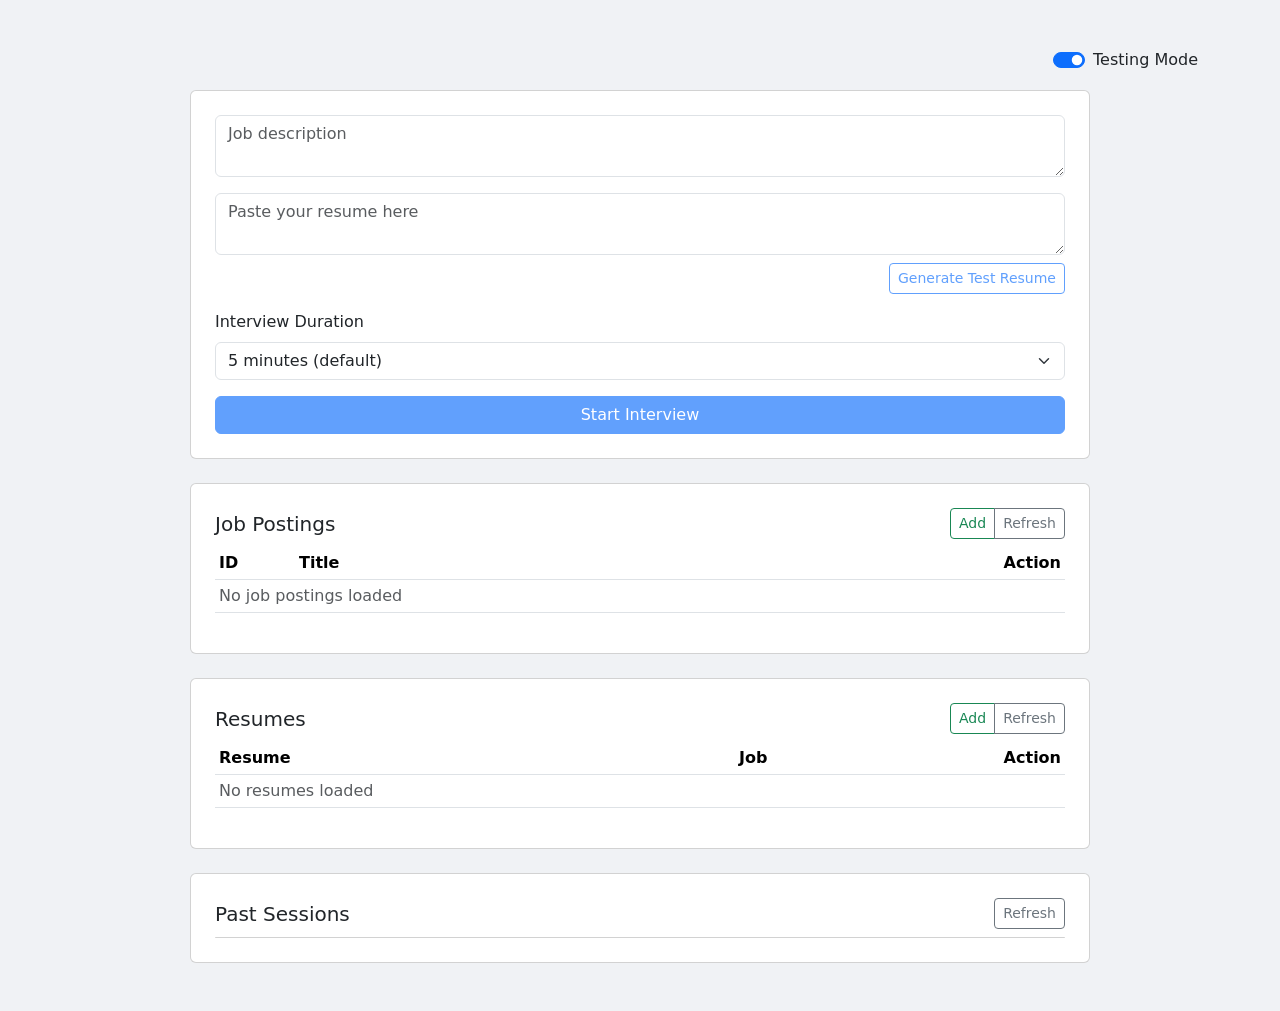
==== commit 3bd74e23: "modified ui" ====
--- a/test_frontend/index.html
+++ b/test_frontend/index.html
@@ -20,6 +20,9 @@
             </div>
             <div class="mb-3">
                 <textarea id="resume" class="form-control" placeholder="Paste your resume here"></textarea>
+                <div class="text-end mt-2">
+                    <button id="generate-resume" type="button" class="btn btn-sm btn-outline-primary">Generate Test Resume</button>
+                </div>
             </div>
             <div class="mb-3">
                 <label for="time-limit" class="form-label">Interview Duration</label>
@@ -192,6 +195,7 @@
     const refreshResumesBtn = document.getElementById('refresh-resumes');
     const addPostingBtn = document.getElementById('add-posting');
     const addResumeBtn = document.getElementById('add-resume');
+    const generateResumeBtn = document.getElementById('generate-resume');
     const testToggle = document.getElementById('test-mode-toggle');
     const jobModalEl = document.getElementById('job-posting-modal');
     const resumeModalEl = document.getElementById('resume-modal');
@@ -210,6 +214,7 @@
     if (testToggle) {
         testToggle.addEventListener('change', () => {
             testingMode = testToggle.checked;
+            updateGenerateResumeState();
         });
     }
 
@@ -245,9 +250,19 @@
         startBtn.disabled = !(hasJD && hasResume);
     }
 
+    function updateGenerateResumeState() {
+        if (!generateResumeBtn) return;
+        const hasJob = Number.isFinite(selectedJobId);
+        generateResumeBtn.disabled = !(testingMode && hasJob);
+    }
+
     async function applyJobSelection(id) {
         jobDescEl.value = '';
         resumeEl.value = '';
+        sessionStorage.removeItem('candidate_id');
+        sessionStorage.removeItem('candidate_profile');
+        sessionStorage.removeItem('candidate_resume');
+        sessionStorage.removeItem('candidate_display_name');
         updateStartButtonState();
 
         const numericId = Number(id);
@@ -255,12 +270,14 @@
             selectedJobId = null;
             sessionStorage.removeItem('job_id');
             renderJobPostings(jobPostingsCache);
+            updateGenerateResumeState();
             return;
         }
 
         selectedJobId = numericId;
         sessionStorage.setItem('job_id', String(numericId));
         renderJobPostings(jobPostingsCache);
+        updateGenerateResumeState();
 
         try {
             const resp = await fetch(`${AI_SERVICE_URL}/job-postings/${numericId}`);
@@ -277,15 +294,6 @@
                 parts.push(`Required Qualifications:\n${bullets}`);
             }
             jobDescEl.value = parts.join('\n\n');
-            if (testingMode) {
-                const gen = await fetch(`${AI_SERVICE_URL}/app-test/generate-candidate/${numericId}`, { method: 'POST' });
-                if (gen.ok) {
-                    const cand = await gen.json();
-                    if (cand.candidate_id) sessionStorage.setItem('candidate_id', cand.candidate_id);
-                    if (cand.profile) sessionStorage.setItem('candidate_profile', JSON.stringify(cand.profile));
-                    resumeEl.value = cand.resume || '';
-                }
-            }
             updateStartButtonState();
         } catch (e) {
             console.error('Failed to load job', e);
@@ -325,6 +333,7 @@
             jobPostingsCache = Array.isArray(data.items) ? data.items : [];
             renderJobPostings(jobPostingsCache);
             populateResumeJobOptions();
+            updateGenerateResumeState();
         } catch (e) {
             console.error('Failed to load job postings', e);
         }
@@ -439,6 +448,7 @@
                     sessionStorage.removeItem('job_id');
                     jobDescEl.value = '';
                     updateStartButtonState();
+                    updateGenerateResumeState();
                 }
                 await loadJobPostings();
             } catch (e) {
@@ -621,12 +631,56 @@
     if (refreshSessionsBtn) refreshSessionsBtn.addEventListener('click', loadSessions);
     if (refreshPostingsBtn) refreshPostingsBtn.addEventListener('click', async () => { await loadJobPostings(); });
     if (refreshResumesBtn) refreshResumesBtn.addEventListener('click', async () => { await loadResumes(); });
+    if (generateResumeBtn) {
+        generateResumeBtn.addEventListener('click', async () => {
+            if (!testingMode) {
+                alert('Enable Testing Mode to generate a resume automatically.');
+                return;
+            }
+            if (!Number.isFinite(selectedJobId)) {
+                alert('Select a job posting first.');
+                return;
+            }
+            try {
+                generateResumeBtn.disabled = true;
+                const resp = await fetch(`${AI_SERVICE_URL}/app-test/generate-candidate/${selectedJobId}`, { method: 'POST' });
+                if (!resp.ok) {
+                    const err = await resp.json().catch(() => ({}));
+                    throw new Error(err.detail || 'Failed to generate resume');
+                }
+                const cand = await resp.json();
+                const candidateId = cand.candidate_id || '';
+                sessionStorage.setItem('candidate_id', candidateId);
+                if (cand.profile) {
+                    const profileStr = typeof cand.profile === 'string' ? cand.profile : JSON.stringify(cand.profile);
+                    sessionStorage.setItem('candidate_profile', profileStr);
+                } else {
+                    sessionStorage.removeItem('candidate_profile');
+                }
+                const resumeText = cand.resume || '';
+                resumeEl.value = resumeText;
+                sessionStorage.setItem('candidate_resume', resumeText);
+                if (cand.display_name) {
+                    sessionStorage.setItem('candidate_display_name', cand.display_name);
+                } else {
+                    sessionStorage.removeItem('candidate_display_name');
+                }
+                updateStartButtonState();
+            } catch (e) {
+                console.error('Failed to generate resume', e);
+                alert(`Could not generate resume: ${e.message || e}`);
+            } finally {
+                updateGenerateResumeState();
+            }
+        });
+    }
 
     jobDescEl.value = '';
     resumeEl.value = '';
     updateStartButtonState();
     try { testToggle.checked = true; } catch (_) {}
     testingMode = true;
+    updateGenerateResumeState();
     loadJobPostings();
     loadResumes();
     loadSessions();
